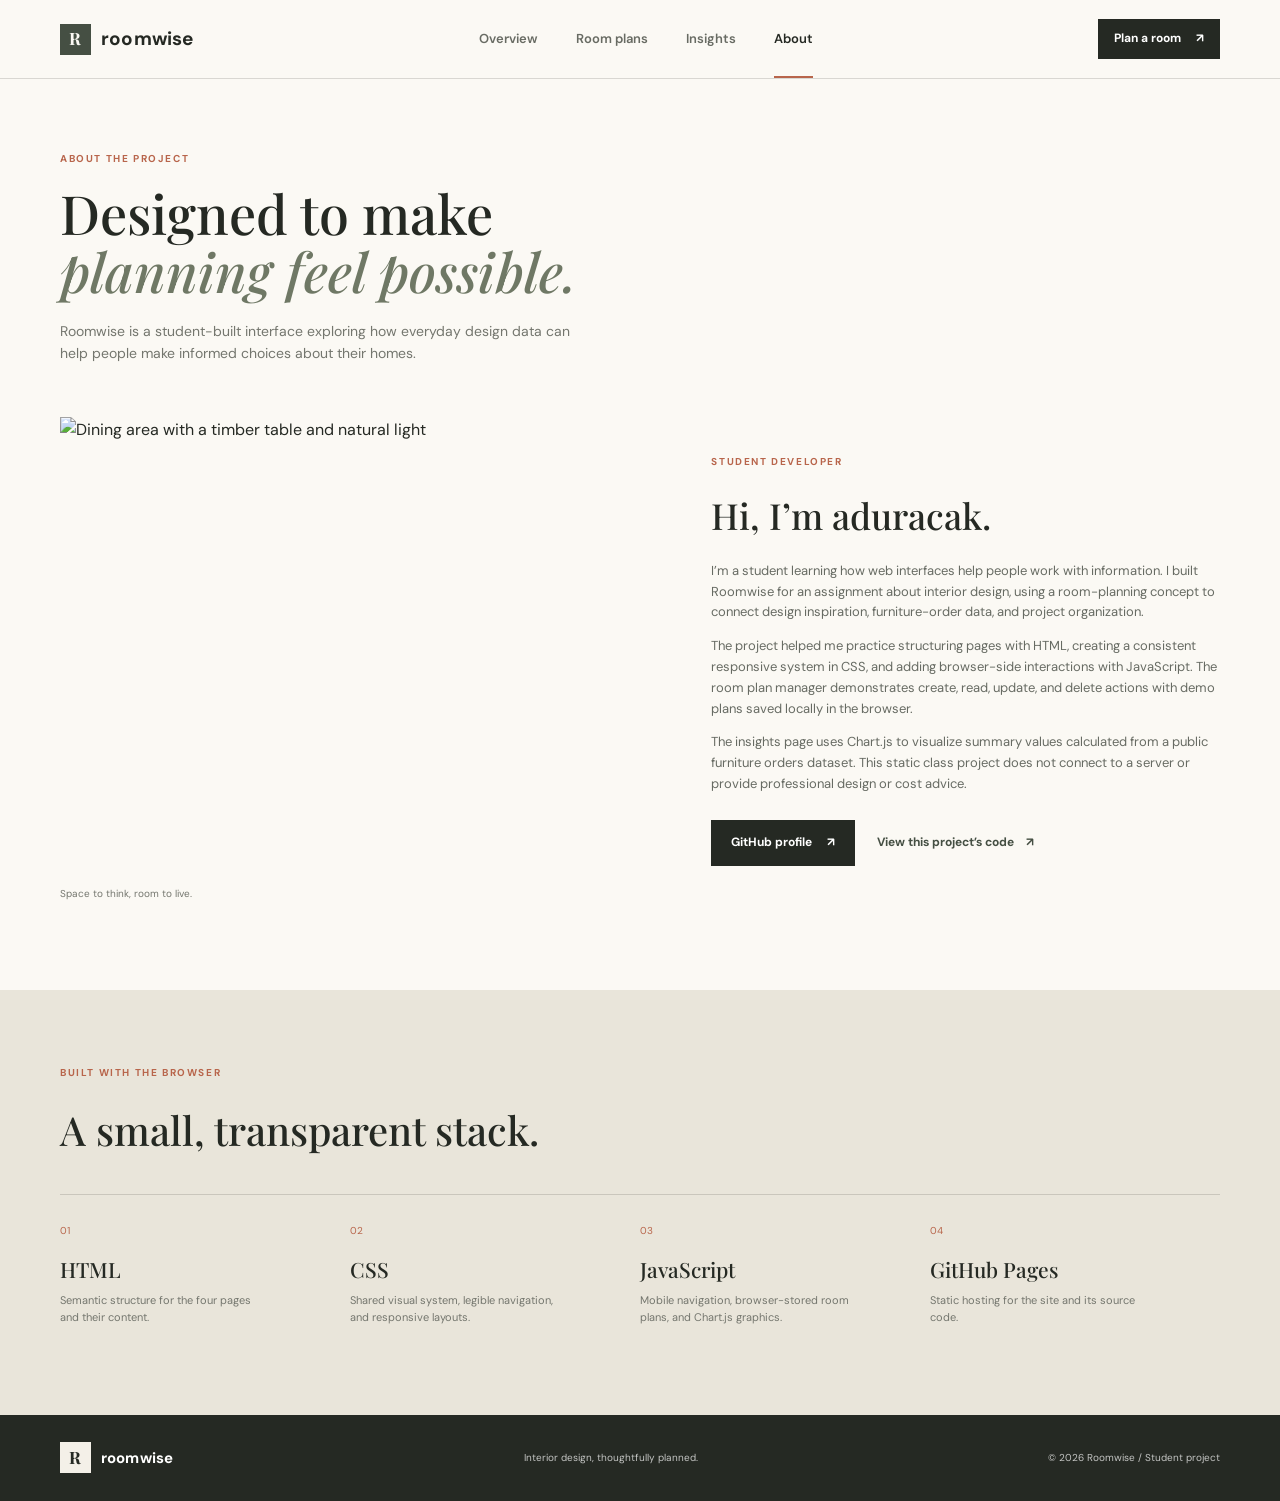
==== aboutus.html @ 929068aa "Build interior design planning assignment" ====
<!DOCTYPE html>
<html lang="en">
  <head>
    <meta charset="UTF-8" />
    <meta name="viewport" content="width=device-width, initial-scale=1" />
    <meta name="description" content="About the student developer and technologies used to build the Roomwise interior design website." />
    <title>About | Roomwise</title>
    <link rel="preconnect" href="https://fonts.googleapis.com" /><link rel="preconnect" href="https://fonts.gstatic.com" crossorigin />
    <link href="https://fonts.googleapis.com/css2?family=DM+Sans:wght@400;500;600;700&family=Playfair+Display:wght@500;600;700&display=swap" rel="stylesheet" />
    <link rel="stylesheet" href="design.css" /><script src="script.js" defer></script>
  </head>
  <body>
    <header class="site-header"><div class="shell nav-shell"><a class="wordmark" href="index.html" aria-label="Roomwise home"><span class="wordmark-icon">R</span><span>roomwise</span></a><button class="nav-toggle" type="button" aria-label="Open navigation" aria-expanded="false" aria-controls="primary-nav"><span></span><span></span></button><nav class="primary-nav" id="primary-nav" aria-label="Main navigation"><a href="index.html">Overview</a><a href="projects.html">Room plans</a><a href="analytics.html">Insights</a><a href="aboutus.html" aria-current="page">About</a></nav><a class="button button-dark header-action" href="projects.html">Plan a room <span aria-hidden="true">↗</span></a></div></header>
    <main>
      <section class="page-intro shell about-intro"><p class="kicker">About the project</p><h1>Designed to make<br /><em>planning feel possible.</em></h1><p class="page-lede">Roomwise is a student-built interface exploring how everyday design data can help people make informed choices about their homes.</p></section>
      <section class="about-feature shell">
        <figure class="about-image"><img src="https://images.unsplash.com/photo-1600607687920-4e2a09cf159d?auto=format&fit=crop&w=1400&q=82" alt="Dining area with a timber table and natural light" loading="lazy" /><figcaption>Space to think, room to live.</figcaption></figure>
        <div class="about-copy"><p class="kicker">Student developer</p><h2>Hi, I’m aduracak.</h2><p>I’m a student learning how web interfaces help people work with information. I built Roomwise for an assignment about interior design, using a room-planning concept to connect design inspiration, furniture-order data, and project organization.</p><p>The project helped me practice structuring pages with HTML, creating a consistent responsive system in CSS, and adding browser-side interactions with JavaScript. The room plan manager demonstrates create, read, update, and delete actions with demo plans saved locally in the browser.</p><p>The insights page uses Chart.js to visualize summary values calculated from a public furniture orders dataset. This static class project does not connect to a server or provide professional design or cost advice.</p><div class="about-links"><a class="button button-dark" href="https://github.com/aduracak-usf" target="_blank" rel="noreferrer">GitHub profile <span aria-hidden="true">↗</span></a><a class="text-link" href="https://github.com/aduracak-usf/aduracak.github.io" target="_blank" rel="noreferrer">View this project’s code <span aria-hidden="true">↗</span></a></div></div>
      </section>
      <section class="tech-section"><div class="shell"><p class="kicker">Built with the browser</p><h2>A small, transparent stack.</h2><div class="tech-grid"><article><span>01</span><h3>HTML</h3><p>Semantic structure for the four pages and their content.</p></article><article><span>02</span><h3>CSS</h3><p>Shared visual system, legible navigation, and responsive layouts.</p></article><article><span>03</span><h3>JavaScript</h3><p>Mobile navigation, browser-stored room plans, and Chart.js graphics.</p></article><article><span>04</span><h3>GitHub Pages</h3><p>Static hosting for the site and its source code.</p></article></div></div></section>
    </main>
    <footer class="site-footer"><div class="shell footer-row"><a class="wordmark footer-wordmark" href="index.html"><span class="wordmark-icon">R</span><span>roomwise</span></a><span>Interior design, thoughtfully planned.</span><span>© <span data-year></span> Roomwise / Student project</span></div></footer>
  </body>
</html>
---- design.css ----
:root {
  --paper: #f4f0e8;
  --paper-light: #fbf9f4;
  --ink: #252923;
  --muted: #74766e;
  --line: rgba(37, 41, 35, .16);
  --olive: #6f7865;
  --olive-deep: #454f43;
  --clay: #b8654b;
  --ochre: #d3a765;
  --serif: "Playfair Display", Georgia, serif;
  --sans: "DM Sans", sans-serif;
  --shell: 1160px;
}

* { box-sizing: border-box; }
html { scroll-behavior: smooth; }
body { margin: 0; background: var(--paper-light); color: var(--ink); font-family: var(--sans); line-height: 1.6; }
a { color: inherit; text-decoration: none; }
button, input, select { font: inherit; }
button, a { -webkit-tap-highlight-color: transparent; }
img { display: block; max-width: 100%; }
.shell { width: min(var(--shell), calc(100% - 56px)); margin-inline: auto; }
.visually-hidden { position: absolute; width: 1px; height: 1px; overflow: hidden; clip: rect(0, 0, 0, 0); white-space: nowrap; }

.site-header { position: relative; z-index: 20; background: var(--paper-light); border-bottom: 1px solid var(--line); }
.nav-shell { min-height: 78px; display: flex; align-items: center; justify-content: space-between; gap: 28px; }
.wordmark { display: inline-flex; align-items: center; gap: 10px; font-size: 19px; font-weight: 700; letter-spacing: .01em; }
.wordmark-icon { width: 31px; height: 31px; display: inline-grid; place-items: center; background: var(--olive-deep); color: var(--paper-light); font-family: var(--serif); font-size: 17px; }
.primary-nav { display: flex; align-items: center; gap: clamp(18px, 3vw, 38px); color: #686b63; font-size: 13px; font-weight: 600; }
.primary-nav a { padding: 29px 0 26px; border-bottom: 2px solid transparent; transition: color .18s ease, border-color .18s ease; }
.primary-nav a:hover, .primary-nav a[aria-current="page"] { color: var(--ink); border-color: var(--clay); }
.button { min-height: 46px; padding: 0 19px; display: inline-flex; align-items: center; justify-content: center; gap: 15px; border: 1px solid transparent; font-size: 12px; font-weight: 700; transition: background .18s ease, color .18s ease, transform .18s ease; }
.button:hover { transform: translateY(-2px); }
.button-dark { color: white; background: var(--ink); }
.button-dark:hover { background: var(--olive-deep); }
.button-outline { color: var(--ink); border-color: rgba(37,41,35,.46); }
.button-outline:hover { background: var(--ink); color: white; }
.button-quiet { color: var(--muted); background: transparent; border-color: var(--line); cursor: pointer; }
.header-action { min-height: 40px; padding-inline: 15px; }
.nav-toggle { display: none; width: 42px; height: 40px; border: 1px solid var(--line); background: transparent; }
.nav-toggle span { display: block; width: 17px; height: 1px; margin: 5px auto; background: var(--ink); }

.hero { min-height: 635px; display: grid; grid-template-columns: .87fr 1.13fr; align-items: center; gap: 46px; padding-block: 54px 66px; }
.hero-copy { position: relative; padding: 4px 0 55px; }
.kicker { margin: 0 0 17px; color: var(--clay); font-size: 10px; font-weight: 700; letter-spacing: .16em; text-transform: uppercase; }
.kicker-rule { display: inline-block; width: 27px; height: 1px; margin: 0 10px 3px 0; background: var(--clay); }
h1, h2, h3, p, figure { margin-top: 0; }
h1, h2, .inspiration-caption h3 { font-family: var(--serif); font-weight: 500; }
.hero h1 { max-width: 570px; margin-bottom: 20px; font-size: clamp(50px, 6vw, 76px); line-height: 1.01; }
h1 em, h2 em { color: var(--olive); font-weight: 500; }
.hero-intro { max-width: 405px; margin-bottom: 26px; color: #696c64; font-size: 14px; }
.hero-actions { display: flex; align-items: center; flex-wrap: wrap; gap: 23px; }
.text-link { display: inline-flex; align-items: center; gap: 12px; color: var(--olive-deep); font-size: 12px; font-weight: 700; }
.text-link:hover { color: var(--clay); }
.hero-note { position: absolute; bottom: -8px; left: 2px; display: flex; align-items: center; gap: 12px; color: var(--muted); font-size: 10px; line-height: 1.4; }
.note-mark { width: 30px; height: 30px; display: grid; place-items: center; border: 1px solid var(--line); color: var(--clay); font-size: 9px; }
.hero-image-wrap { position: relative; height: 492px; margin: 0; background: #d6d1c4; }
.hero-image { width: 100%; height: 100%; object-fit: cover; }
.hero-image-wrap figcaption { position: absolute; right: 0; bottom: 0; left: 0; display: flex; justify-content: space-between; padding: 13px 17px; background: rgba(37,41,35,.76); color: white; font-size: 10px; letter-spacing: .04em; }
.image-stamp { position: absolute; top: 20px; left: -18px; width: 83px; height: 88px; display: grid; align-content: center; padding-left: 15px; background: var(--paper-light); color: var(--olive-deep); font-size: 10px; font-weight: 700; line-height: 1.3; letter-spacing: .08em; }
.image-stamp b { margin-top: 4px; color: var(--clay); font-size: 8px; }
.signal-band { background: #e9e5da; border-block: 1px solid rgba(37,41,35,.08); }
.signal-grid { min-height: 122px; display: grid; grid-template-columns: 1fr 1fr 1fr auto; align-items: center; gap: 32px; }
.signal-grid > div { display: grid; grid-template-columns: auto 1fr; align-items: baseline; column-gap: 11px; }
.signal-label { color: var(--muted); font-size: 10px; letter-spacing: .05em; text-transform: uppercase; }
.signal-grid strong { font-family: var(--serif); font-size: 25px; font-weight: 500; }
.signal-detail { grid-column: 1 / -1; color: var(--muted); font-size: 10px; }
.sample-note { margin: 0; padding-left: 21px; border-left: 1px solid var(--line); color: var(--muted); font-size: 10px; }
.section { padding-block: 95px 104px; }
.section-heading { margin-bottom: 34px; }
.split-heading { display: flex; align-items: end; justify-content: space-between; gap: 30px; }
.section-heading h2, .method-grid h2, .page-intro h1 { margin-bottom: 0; font-size: clamp(36px, 4.3vw, 54px); line-height: 1.08; }
.split-heading > p { max-width: 320px; margin-bottom: 4px; color: var(--muted); font-size: 12px; }
.inspiration-grid { display: grid; grid-template-columns: 1.4fr 1fr 1fr; gap: 17px; }
.inspiration-item { position: relative; min-width: 0; height: 335px; overflow: hidden; background: #d6d1c4; }
.inspiration-item img { width: 100%; height: 100%; object-fit: cover; transition: transform .45s ease; }
.inspiration-item:hover img { transform: scale(1.035); }
.inspiration-item::after { position: absolute; inset: 35% 0 0; content: ""; background: linear-gradient(transparent, rgba(20,23,19,.72)); }
.inspiration-caption { position: absolute; z-index: 1; right: 18px; bottom: 18px; left: 18px; color: white; }
.inspiration-caption > span { font-size: 9px; letter-spacing: .1em; text-transform: uppercase; }
.inspiration-caption h3 { margin: 5px 0 1px; font-size: 25px; }
.method-section { padding-block: 88px; background: #e9e5da; }
.method-grid { display: grid; grid-template-columns: .9fr 1.1fr; gap: 80px; }
.method-steps article { display: grid; grid-template-columns: 35px 1fr; gap: 18px; padding: 0 0 20px; margin-bottom: 19px; border-bottom: 1px solid var(--line); }
.method-steps article > span { color: var(--clay); font-size: 10px; font-weight: 700; }
.method-steps h3 { margin: -4px 0 4px; font-family: var(--serif); font-size: 20px; font-weight: 500; }
.method-steps p { margin: 0; color: var(--muted); font-size: 12px; }
.method-steps > .button { margin-left: 52px; }
.site-footer { background: var(--ink); color: rgba(255,255,255,.73); }
.footer-row { min-height: 86px; display: flex; align-items: center; justify-content: space-between; gap: 20px; font-size: 10px; }
.footer-wordmark { color: white; font-size: 15px; }
.footer-wordmark .wordmark-icon { background: var(--paper); color: var(--ink); }

.page-main { min-height: calc(100vh - 164px); padding-bottom: 90px; }
.page-intro { padding-block: 72px 39px; }
.page-intro h1 { max-width: 780px; }
.page-lede { max-width: 520px; margin: 19px 0 0; color: var(--muted); font-size: 14px; }
.compact-intro { padding-top: 59px; }
.about-intro { padding-bottom: 53px; }
.about-feature { display: grid; grid-template-columns: 1fr .86fr; gap: 60px; align-items: center; padding-bottom: 88px; }
.about-image { margin: 0; }
.about-image img { width: 100%; height: 460px; object-fit: cover; }
.about-image figcaption { padding-top: 9px; color: var(--muted); font-size: 10px; }
.about-copy h2 { margin: 0 0 16px; font-size: 36px; }
.about-copy > p:not(.kicker) { color: #676b63; font-size: 13px; }
.about-links { display: flex; align-items: center; flex-wrap: wrap; gap: 22px; margin-top: 25px; }
.tech-section { padding-block: 75px 88px; background: #e9e5da; }
.tech-section h2 { margin-bottom: 32px; font-size: 40px; }
.tech-grid { display: grid; grid-template-columns: repeat(4, 1fr); border-top: 1px solid var(--line); }
.tech-grid article { padding: 21px 19px 0 0; }
.tech-grid article > span { color: var(--clay); font-size: 10px; }
.tech-grid h3 { margin: 11px 0 5px; font-family: var(--serif); font-size: 21px; font-weight: 500; }
.tech-grid p { max-width: 210px; margin: 0; color: var(--muted); font-size: 11px; }

.plans-layout { display: grid; grid-template-columns: 320px 1fr; gap: 43px; align-items: start; }
.plan-editor { padding: 22px; background: #eeeae0; border-top: 2px solid var(--olive); scroll-margin-top: 25px; }
.editor-heading, .list-heading, .chart-heading { display: flex; align-items: end; justify-content: space-between; gap: 16px; }
.editor-heading { align-items: start; margin-bottom: 19px; }
.editor-heading .kicker, .list-heading .kicker, .chart-heading .kicker { margin-bottom: 6px; }
.editor-heading h2, .list-heading h2, .chart-heading h2 { margin: 0; font-family: var(--serif); font-size: 26px; font-weight: 500; }
.editor-count { color: var(--muted); font-size: 9px; }
#plan-form label { display: block; margin: 13px 0 5px; color: #51564e; font-size: 10px; font-weight: 700; }
#plan-form label span { color: var(--muted); font-weight: 400; }
#plan-form input, #plan-form select { width: 100%; min-height: 40px; padding: 8px 10px; border: 1px solid rgba(37,41,35,.19); border-radius: 0; outline: none; background: var(--paper-light); color: var(--ink); font-size: 11px; }
#plan-form input:focus, #plan-form select:focus, .search-field input:focus { border-color: var(--olive); box-shadow: 0 0 0 2px rgba(111,120,101,.14); }
.field-row { display: grid; grid-template-columns: 1fr 1fr; gap: 10px; }
.form-actions { display: flex; flex-wrap: wrap; gap: 8px; margin-top: 20px; }
.form-actions .button { padding-inline: 12px; font-size: 10px; cursor: pointer; }
.form-note, .table-footnote { margin: 12px 0 0; color: var(--muted); font-size: 9px; }
.list-heading { margin-bottom: 16px; }
.list-heading h2 span { color: var(--clay); font-family: var(--sans); font-size: 11px; vertical-align: middle; }
.search-field { position: relative; }
.search-field input { width: 176px; height: 36px; padding: 0 32px 0 11px; border: 1px solid var(--line); outline: none; background: transparent; font-size: 10px; }
.search-field > span:last-child { position: absolute; top: 3px; right: 10px; color: var(--muted); font-size: 20px; }
.status-message { min-height: 17px; margin: 0 0 5px; color: var(--olive-deep); font-size: 10px; }
.table-scroll { overflow-x: auto; border-top: 1px solid var(--line); }
table { width: 100%; min-width: 610px; border-collapse: collapse; text-align: left; }
th { padding: 11px 9px; color: var(--muted); font-size: 9px; font-weight: 600; text-transform: uppercase; letter-spacing: .06em; }
td { padding: 13px 9px; border-top: 1px solid rgba(37,41,35,.09); color: #555950; font-size: 10px; }
td strong { display: block; color: var(--ink); font-size: 11px; font-weight: 600; }
.table-subline { display: block; padding-top: 2px; color: var(--muted); font-size: 9px; }
.money-cell { color: var(--ink); font-weight: 600; }
.status-pill { display: inline-block; padding: 4px 7px; background: #e7e4da; color: #575d50; font-size: 9px; white-space: nowrap; }
.status-in-progress { background: #f1e4d6; color: #93613c; }
.status-complete { background: #e0e8dc; color: #4d6648; }
.row-actions { white-space: nowrap; text-align: right; }
.icon-action { padding: 4px 5px; border: 0; background: transparent; color: var(--olive-deep); cursor: pointer; font-size: 9px; text-decoration: underline; text-underline-offset: 3px; }
.delete-action { margin-left: 4px; color: #a64c3b; }
.empty-state { padding: 42px 12px; text-align: center; }
.empty-mark { color: var(--clay); font-family: var(--serif); font-size: 30px; }
.empty-state h3 { margin: 7px 0 3px; font-family: var(--serif); font-size: 21px; font-weight: 500; }
.empty-state p { color: var(--muted); font-size: 11px; }

.analytics-summary { display: grid; grid-template-columns: repeat(3, 1fr); border-block: 1px solid var(--line); }
.analytics-summary article { min-height: 108px; display: flex; flex-direction: column; justify-content: center; padding-left: 20px; border-right: 1px solid var(--line); }
.analytics-summary article:first-child { padding-left: 0; }
.analytics-summary article:last-child { border-right: 0; }
.metric-label { color: var(--muted); font-size: 9px; letter-spacing: .1em; text-transform: uppercase; }
.analytics-summary strong { margin: 1px 0; font-family: var(--serif); font-size: 29px; font-weight: 500; }
.analytics-summary article > span:last-child { color: var(--muted); font-size: 10px; }
.chart-section { padding-block: 42px 25px; }
.chart-heading { margin-bottom: 18px; }
.chart-unit { color: var(--muted); font-size: 9px; }
.chart-frame { position: relative; height: 350px; padding: 18px 18px 7px; border: 1px solid var(--line); background: #fbfaf6; }
.chart-frame canvas { width: 100%; height: 100%; }
.chart-caption, .data-method { color: var(--muted); font-size: 9px; }
.analytics-lower { display: grid; grid-template-columns: 1.15fr .85fr; gap: 48px; padding-top: 34px; }
.spend-breakdown h2, .insight-note h2 { margin: 0 0 22px; font-family: var(--serif); font-size: 28px; font-weight: 500; line-height: 1.16; }
.breakdown-row { margin: 16px 0; }
.breakdown-row > div:first-child { display: flex; justify-content: space-between; margin-bottom: 6px; color: #565b52; font-size: 10px; }
.breakdown-row strong { color: var(--ink); }
.breakdown-track { height: 4px; background: #e9e5da; }
.breakdown-track span { display: block; height: 100%; background: var(--olive); }
.breakdown-total { display: flex; justify-content: space-between; padding-top: 13px; border-top: 1px solid var(--line); font-size: 11px; }
.insight-note { padding: 20px 23px; background: #e9e5da; }
.note-index { float: right; color: var(--clay); font-family: var(--serif); font-size: 20px; }
.insight-note .kicker { margin-bottom: 9px; }
.insight-note h2 { margin-bottom: 11px; font-size: 25px; }
.insight-note > p:not(.kicker) { color: var(--muted); font-size: 11px; }
.dataset-citation { margin-top: 28px; padding-top: 15px; border-top: 1px solid var(--line); }
.dataset-citation a { color: var(--olive-deep); text-decoration: underline; text-underline-offset: 2px; }
.dataset-citation p { margin: 7px 0 0; color: var(--muted); font-size: 9px; }

@media (max-width: 900px) {
  .shell { width: min(var(--shell), calc(100% - 38px)); }
  .nav-shell { gap: 13px; }
  .primary-nav { gap: 16px; }
  .primary-nav a { font-size: 11px; }
  .header-action { padding-inline: 11px; font-size: 10px; }
  .hero { grid-template-columns: .9fr 1.1fr; gap: 25px; min-height: 540px; }
  .hero-image-wrap { height: 420px; }
  .hero h1 { font-size: 58px; }
  .plans-layout { grid-template-columns: 280px 1fr; gap: 25px; }
  .about-feature { gap: 35px; }
}
@media (max-width: 700px) {
  .shell { width: calc(100% - 36px); }
  .nav-shell { min-height: 68px; }
  .wordmark { font-size: 17px; }
  .nav-toggle { display: block; order: 3; cursor: pointer; }
  .header-action { display: none; }
  .primary-nav { position: absolute; top: 67px; right: 0; left: 0; display: none; padding: 8px 18px 18px; border-bottom: 1px solid var(--line); background: var(--paper-light); }
  .primary-nav.is-open { display: grid; gap: 0; }
  .primary-nav a { padding: 12px 0; border-bottom: 1px solid rgba(37,41,35,.08); }
  .hero { display: flex; flex-direction: column; align-items: stretch; gap: 24px; padding-block: 43px 38px; }
  .hero-copy { padding-bottom: 45px; }
  .hero h1 { font-size: clamp(47px, 13vw, 68px); }
  .hero-intro { font-size: 13px; }
  .hero-image-wrap { height: 340px; margin-left: 12px; }
  .image-stamp { left: -12px; }
  .signal-grid { grid-template-columns: 1fr 1fr; gap: 19px; padding-block: 22px; }
  .signal-grid > div { gap: 5px 8px; }
  .signal-grid strong { font-size: 21px; }
  .sample-note { padding-left: 0; border: 0; }
  .section { padding-block: 67px; }
  .split-heading { display: block; }
  .split-heading > p { margin-top: 13px; }
  .inspiration-grid { grid-template-columns: 1fr 1fr; gap: 10px; }
  .inspiration-item { height: 245px; }
  .inspiration-large { grid-column: 1 / -1; height: 290px; }
  .inspiration-caption { right: 12px; bottom: 13px; left: 12px; }
  .inspiration-caption h3 { font-size: 21px; }
  .method-section { padding-block: 59px; }
  .method-grid { grid-template-columns: 1fr; gap: 34px; }
  .footer-row { min-height: 110px; flex-wrap: wrap; justify-content: flex-start; gap: 8px 18px; padding-block: 18px; }
  .footer-row > span:last-child { width: 100%; }
  .page-main { padding-bottom: 60px; }
  .page-intro { padding-block: 47px 28px; }
  .about-feature { grid-template-columns: 1fr; gap: 28px; padding-bottom: 58px; }
  .about-image img { height: 320px; }
  .tech-section { padding-block: 55px; }
  .tech-grid { grid-template-columns: 1fr 1fr; row-gap: 26px; }
  .plans-layout { grid-template-columns: 1fr; gap: 35px; }
  .plan-editor { padding: 19px; }
  .list-heading { align-items: start; flex-direction: column; }
  .search-field input { width: min(320px, calc(100vw - 40px)); }
  .analytics-summary article { min-height: 94px; padding-left: 10px; }
  .analytics-summary strong { font-size: 22px; }
  .analytics-summary article > span:last-child { font-size: 8px; }
  .chart-frame { height: 290px; padding: 12px 6px 4px; }
  .analytics-lower { grid-template-columns: 1fr; gap: 26px; }
}
@media (max-width: 390px) {
  .hero-actions { align-items: flex-start; flex-direction: column; gap: 15px; }
  .signal-grid { grid-template-columns: 1fr 1fr; }
  .signal-grid strong { font-size: 18px; }
  .analytics-summary article:first-child { padding-left: 0; }
  .analytics-summary strong { font-size: 19px; }
}
@media (prefers-reduced-motion: reduce) {
  *, *::before, *::after { scroll-behavior: auto !important; transition-duration: .01ms !important; }
}
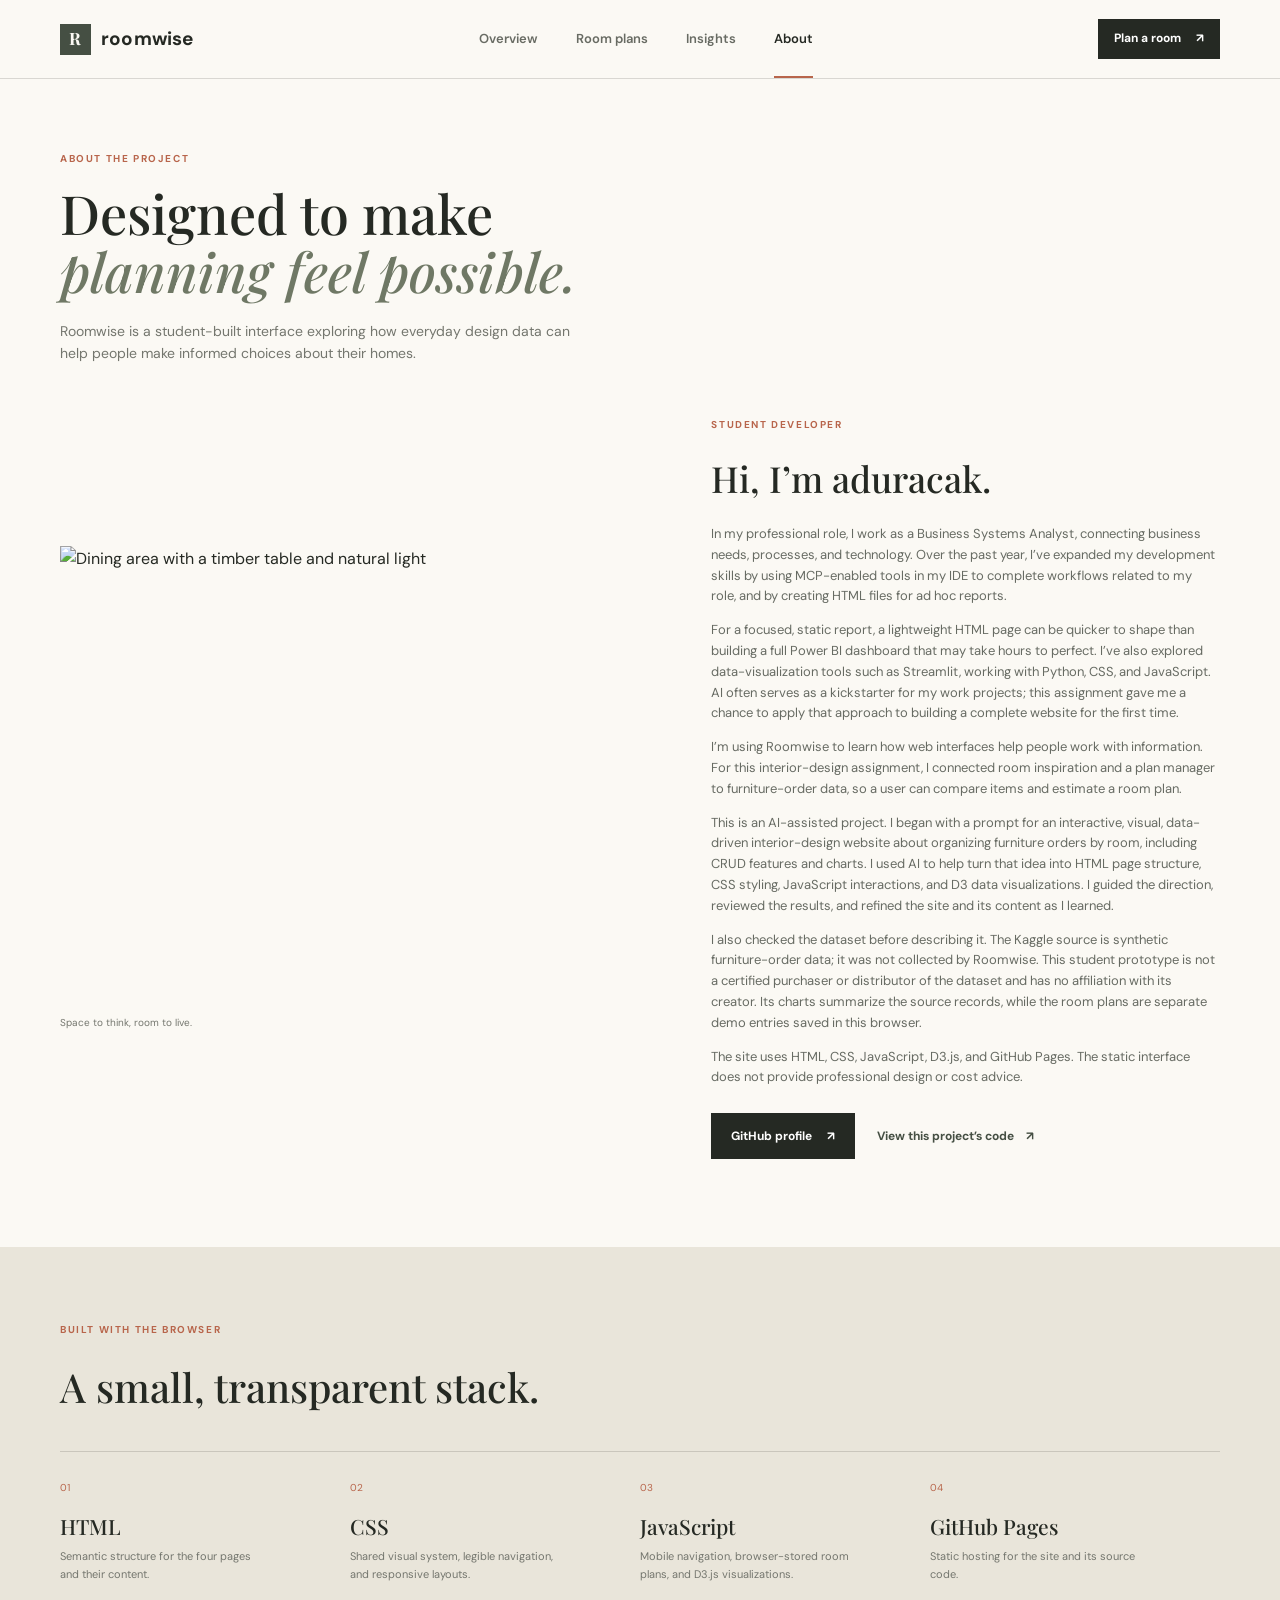
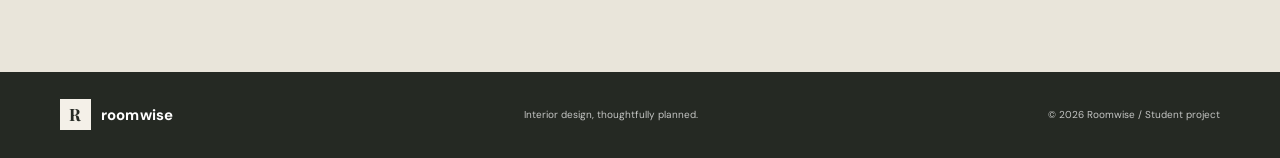
==== commit 1cb1aed3: "Add D3 insights and furniture cost planner" ====
--- a/aboutus.html
+++ b/aboutus.html
@@ -15,9 +15,9 @@
       <section class="page-intro shell about-intro"><p class="kicker">About the project</p><h1>Designed to make<br /><em>planning feel possible.</em></h1><p class="page-lede">Roomwise is a student-built interface exploring how everyday design data can help people make informed choices about their homes.</p></section>
       <section class="about-feature shell">
         <figure class="about-image"><img src="https://images.unsplash.com/photo-1600607687920-4e2a09cf159d?auto=format&fit=crop&w=1400&q=82" alt="Dining area with a timber table and natural light" loading="lazy" /><figcaption>Space to think, room to live.</figcaption></figure>
-        <div class="about-copy"><p class="kicker">Student developer</p><h2>Hi, I’m aduracak.</h2><p>I’m a student learning how web interfaces help people work with information. I built Roomwise for an assignment about interior design, using a room-planning concept to connect design inspiration, furniture-order data, and project organization.</p><p>The project helped me practice structuring pages with HTML, creating a consistent responsive system in CSS, and adding browser-side interactions with JavaScript. The room plan manager demonstrates create, read, update, and delete actions with demo plans saved locally in the browser.</p><p>The insights page uses Chart.js to visualize summary values calculated from a public furniture orders dataset. This static class project does not connect to a server or provide professional design or cost advice.</p><div class="about-links"><a class="button button-dark" href="https://github.com/aduracak-usf" target="_blank" rel="noreferrer">GitHub profile <span aria-hidden="true">↗</span></a><a class="text-link" href="https://github.com/aduracak-usf/aduracak.github.io" target="_blank" rel="noreferrer">View this project’s code <span aria-hidden="true">↗</span></a></div></div>
+        <div class="about-copy"><p class="kicker">Student developer</p><h2>Hi, I’m aduracak.</h2><p>In my professional role, I work as a Business Systems Analyst, connecting business needs, processes, and technology. Over the past year, I’ve expanded my development skills by using MCP-enabled tools in my IDE to complete workflows related to my role, and by creating HTML files for ad hoc reports.</p><p>For a focused, static report, a lightweight HTML page can be quicker to shape than building a full Power BI dashboard that may take hours to perfect. I’ve also explored data-visualization tools such as Streamlit, working with Python, CSS, and JavaScript. AI often serves as a kickstarter for my work projects; this assignment gave me a chance to apply that approach to building a complete website for the first time.</p><p>I’m using Roomwise to learn how web interfaces help people work with information. For this interior-design assignment, I connected room inspiration and a plan manager to furniture-order data, so a user can compare items and estimate a room plan.</p><p>This is an AI-assisted project. I began with a prompt for an interactive, visual, data-driven interior-design website about organizing furniture orders by room, including CRUD features and charts. I used AI to help turn that idea into HTML page structure, CSS styling, JavaScript interactions, and D3 data visualizations. I guided the direction, reviewed the results, and refined the site and its content as I learned.</p><p>I also checked the dataset before describing it. The Kaggle source is synthetic furniture-order data; it was not collected by Roomwise. This student prototype is not a certified purchaser or distributor of the dataset and has no affiliation with its creator. Its charts summarize the source records, while the room plans are separate demo entries saved in this browser.</p><p>The site uses HTML, CSS, JavaScript, D3.js, and GitHub Pages. The static interface does not provide professional design or cost advice.</p><div class="about-links"><a class="button button-dark" href="https://github.com/aduracak-usf" target="_blank" rel="noreferrer">GitHub profile <span aria-hidden="true">↗</span></a><a class="text-link" href="https://github.com/aduracak-usf/aduracak.github.io" target="_blank" rel="noreferrer">View this project’s code <span aria-hidden="true">↗</span></a></div></div>
       </section>
-      <section class="tech-section"><div class="shell"><p class="kicker">Built with the browser</p><h2>A small, transparent stack.</h2><div class="tech-grid"><article><span>01</span><h3>HTML</h3><p>Semantic structure for the four pages and their content.</p></article><article><span>02</span><h3>CSS</h3><p>Shared visual system, legible navigation, and responsive layouts.</p></article><article><span>03</span><h3>JavaScript</h3><p>Mobile navigation, browser-stored room plans, and Chart.js graphics.</p></article><article><span>04</span><h3>GitHub Pages</h3><p>Static hosting for the site and its source code.</p></article></div></div></section>
+      <section class="tech-section"><div class="shell"><p class="kicker">Built with the browser</p><h2>A small, transparent stack.</h2><div class="tech-grid"><article><span>01</span><h3>HTML</h3><p>Semantic structure for the four pages and their content.</p></article><article><span>02</span><h3>CSS</h3><p>Shared visual system, legible navigation, and responsive layouts.</p></article><article><span>03</span><h3>JavaScript</h3><p>Mobile navigation, browser-stored room plans, and D3.js visualizations.</p></article><article><span>04</span><h3>GitHub Pages</h3><p>Static hosting for the site and its source code.</p></article></div></div></section>
     </main>
     <footer class="site-footer"><div class="shell footer-row"><a class="wordmark footer-wordmark" href="index.html"><span class="wordmark-icon">R</span><span>roomwise</span></a><span>Interior design, thoughtfully planned.</span><span>© <span data-year></span> Roomwise / Student project</span></div></footer>
   </body>
--- a/design.css
+++ b/design.css
@@ -115,6 +115,33 @@
 
 .plans-layout { display: grid; grid-template-columns: 320px 1fr; gap: 43px; align-items: start; }
 .plan-editor { padding: 22px; background: #eeeae0; border-top: 2px solid var(--olive); scroll-margin-top: 25px; }
+.estimator-panel { margin-top: 21px; padding: 14px; border: 1px solid rgba(37,41,35,.13); background: rgba(251,249,244,.72); }
+.estimator-title-row { display: flex; align-items: start; justify-content: space-between; gap: 8px; }
+.estimator-title-row .kicker { margin-bottom: 4px; font-size: 8px; }
+.estimator-title-row h3 { margin: 0; font-family: var(--serif); font-size: 19px; font-weight: 500; }
+.sample-size { padding-top: 4px; color: var(--muted); font-size: 8px; text-align: right; }
+.item-suggestion { min-height: 48px; margin-top: 7px; color: var(--muted); font-size: 9px; line-height: 1.5; }
+.suggested-items { display: flex; flex-wrap: wrap; gap: 5px; margin: 5px 0 12px; }
+.suggestion-chip { padding: 5px 7px; border: 1px solid rgba(111,120,101,.32); background: transparent; color: var(--olive-deep); cursor: pointer; font-size: 8px; text-align: left; }
+.suggestion-chip:hover, .suggestion-chip:focus-visible { background: #e9e5da; }
+.estimate-controls { display: grid; grid-template-columns: 70px 1fr; align-items: end; gap: 9px; }
+.estimate-controls > div > label { margin-top: 0 !important; }
+#plan-form .estimate-controls input[type="number"] { min-height: 36px; }
+.assembly-toggle { display: flex !important; align-items: center; gap: 7px; min-height: 36px; margin: 0 !important; font-size: 9px !important; cursor: pointer; }
+#plan-form .assembly-toggle input { width: 14px; min-height: 14px; accent-color: var(--olive-deep); }
+.add-estimate-button { width: 100%; min-height: 36px; margin-top: 10px; padding-inline: 10px; cursor: pointer; font-size: 9px; }
+.add-estimate-button:disabled { cursor: not-allowed; opacity: .48; }
+.estimate-lines { display: grid; gap: 6px; margin-top: 11px; }
+.estimate-empty { margin: 0; color: var(--muted); font-size: 9px; }
+.estimate-line { display: grid; grid-template-columns: minmax(0,1fr) auto; gap: 7px; padding-top: 7px; border-top: 1px solid rgba(37,41,35,.1); }
+.estimate-line > div:first-child { min-width: 0; }
+.estimate-line strong { display: block; color: var(--ink); font-size: 9px; }
+.estimate-line > div:first-child span { display: block; margin-top: 2px; color: var(--muted); font-size: 8px; line-height: 1.35; }
+.estimate-line-actions { display: flex; flex-direction: column; align-items: end; justify-content: space-between; }
+.estimate-remove { padding: 0; border: 0; background: transparent; color: #a64c3b; cursor: pointer; font-size: 8px; text-decoration: underline; }
+.estimate-total-row { display: flex; justify-content: space-between; gap: 8px; margin-top: 11px; padding-top: 9px; border-top: 1px solid var(--line); font-size: 9px; }
+.estimate-total-row strong { font-family: var(--serif); font-size: 17px; font-weight: 500; }
+.estimate-disclaimer { margin: 8px 0 0; color: var(--muted); font-size: 8px; line-height: 1.45; }
 .editor-heading, .list-heading, .chart-heading { display: flex; align-items: end; justify-content: space-between; gap: 16px; }
 .editor-heading { align-items: start; margin-bottom: 19px; }
 .editor-heading .kicker, .list-heading .kicker, .chart-heading .kicker { margin-bottom: 6px; }
@@ -162,16 +189,36 @@
 .chart-section { padding-block: 42px 25px; }
 .chart-heading { margin-bottom: 18px; }
 .chart-unit { color: var(--muted); font-size: 9px; }
-.chart-frame { position: relative; height: 350px; padding: 18px 18px 7px; border: 1px solid var(--line); background: #fbfaf6; }
-.chart-frame canvas { width: 100%; height: 100%; }
+.chart-frame { position: relative; min-height: 350px; padding: 18px 18px 7px; border: 1px solid var(--line); background: #fbfaf6; }
+.d3-cost-frame svg, .d3-volume-frame svg { display: block; width: 100%; overflow: visible; }
+.d3-grid-line { stroke: rgba(39, 43, 38, .09); stroke-dasharray: 2 4; }
+.d3-category-label, .d3-bar-value, .d3-axis-label { fill: #716c63; font-family: var(--sans); font-size: 10px; }
+.d3-bar-value { fill: var(--ink); font-size: 9px; }
+.metric-switch { display: inline-flex; flex-wrap: wrap; border: 1px solid var(--line); }
+.metric-switch button { min-height: 34px; padding: 0 13px; border: 0; border-right: 1px solid var(--line); background: transparent; color: var(--muted); cursor: pointer; font-size: 10px; }
+.metric-switch button:last-child { border-right: 0; }
+.metric-switch button[aria-pressed="true"] { background: var(--ink); color: white; }
+.metric-switch button:focus-visible { outline: 2px solid var(--clay); outline-offset: 2px; }
 .chart-caption, .data-method { color: var(--muted); font-size: 9px; }
-.analytics-lower { display: grid; grid-template-columns: 1.15fr .85fr; gap: 48px; padding-top: 34px; }
+.analytics-lower { display: grid; grid-template-columns: 1fr 1fr; gap: 48px; padding-top: 34px; }
 .spend-breakdown h2, .insight-note h2 { margin: 0 0 22px; font-family: var(--serif); font-size: 28px; font-weight: 500; line-height: 1.16; }
-.breakdown-row { margin: 16px 0; }
-.breakdown-row > div:first-child { display: flex; justify-content: space-between; margin-bottom: 6px; color: #565b52; font-size: 10px; }
-.breakdown-row strong { color: var(--ink); }
-.breakdown-track { height: 4px; background: #e9e5da; }
-.breakdown-track span { display: block; height: 100%; background: var(--olive); }
+.d3-volume-frame { padding-top: 5px; }
+.status-panel h2 { margin: 0 0 18px; font-family: var(--serif); font-size: 28px; font-weight: 500; }
+.status-chart-layout { display: grid; grid-template-columns: minmax(170px, 220px) 1fr; align-items: center; gap: 23px; }
+.status-donut-frame { position: relative; width: 100%; max-width: 220px; aspect-ratio: 1; }
+.status-donut-frame svg { display: block; width: 100%; height: 100%; }
+.donut-center { position: absolute; inset: 0; display: flex; flex-direction: column; align-items: center; justify-content: center; pointer-events: none; }
+.donut-center strong { font-family: var(--serif); font-size: 25px; font-weight: 500; }
+.donut-center span { color: var(--muted); font-size: 9px; }
+.status-legend { display: grid; gap: 12px; padding: 0; margin: 0; list-style: none; }
+.status-legend li { display: grid; grid-template-columns: 9px 1fr auto; align-items: center; gap: 7px; color: #565b52; font-size: 9px; }
+.status-swatch { width: 8px; height: 8px; }
+.status-legend strong { color: var(--ink); font-size: 9px; }
+.source-note { display: grid; grid-template-columns: 1.15fr .85fr; gap: 48px; margin-top: 55px; padding: 25px 28px; background: #e9e5da; }
+.source-note h2 { max-width: 450px; margin: 0 0 9px; font-family: var(--serif); font-size: 27px; font-weight: 500; }
+.source-note > div > p:not(.kicker) { max-width: 570px; margin: 0; color: var(--muted); font-size: 11px; }
+.chart-fallback { padding: 20px; color: #9a4132; font-size: 12px; }
+.dataset-citation { margin-top: 0; padding-top: 6px; border-top: 0; }
 .breakdown-total { display: flex; justify-content: space-between; padding-top: 13px; border-top: 1px solid var(--line); font-size: 11px; }
 .insight-note { padding: 20px 23px; background: #e9e5da; }
 .note-index { float: right; color: var(--clay); font-family: var(--serif); font-size: 20px; }
@@ -238,8 +285,11 @@
   .analytics-summary article { min-height: 94px; padding-left: 10px; }
   .analytics-summary strong { font-size: 22px; }
   .analytics-summary article > span:last-child { font-size: 8px; }
-  .chart-frame { height: 290px; padding: 12px 6px 4px; }
-  .analytics-lower { grid-template-columns: 1fr; gap: 26px; }
+  .chart-heading { align-items: start; flex-direction: column; }
+  .metric-switch button { padding-inline: 10px; }
+  .chart-frame { min-height: 330px; padding: 12px 6px 4px; }
+  .analytics-lower, .source-note { grid-template-columns: 1fr; gap: 28px; }
+  .status-chart-layout { grid-template-columns: minmax(150px, 200px) 1fr; gap: 16px; }
 }
 @media (max-width: 390px) {
   .hero-actions { align-items: flex-start; flex-direction: column; gap: 15px; }
